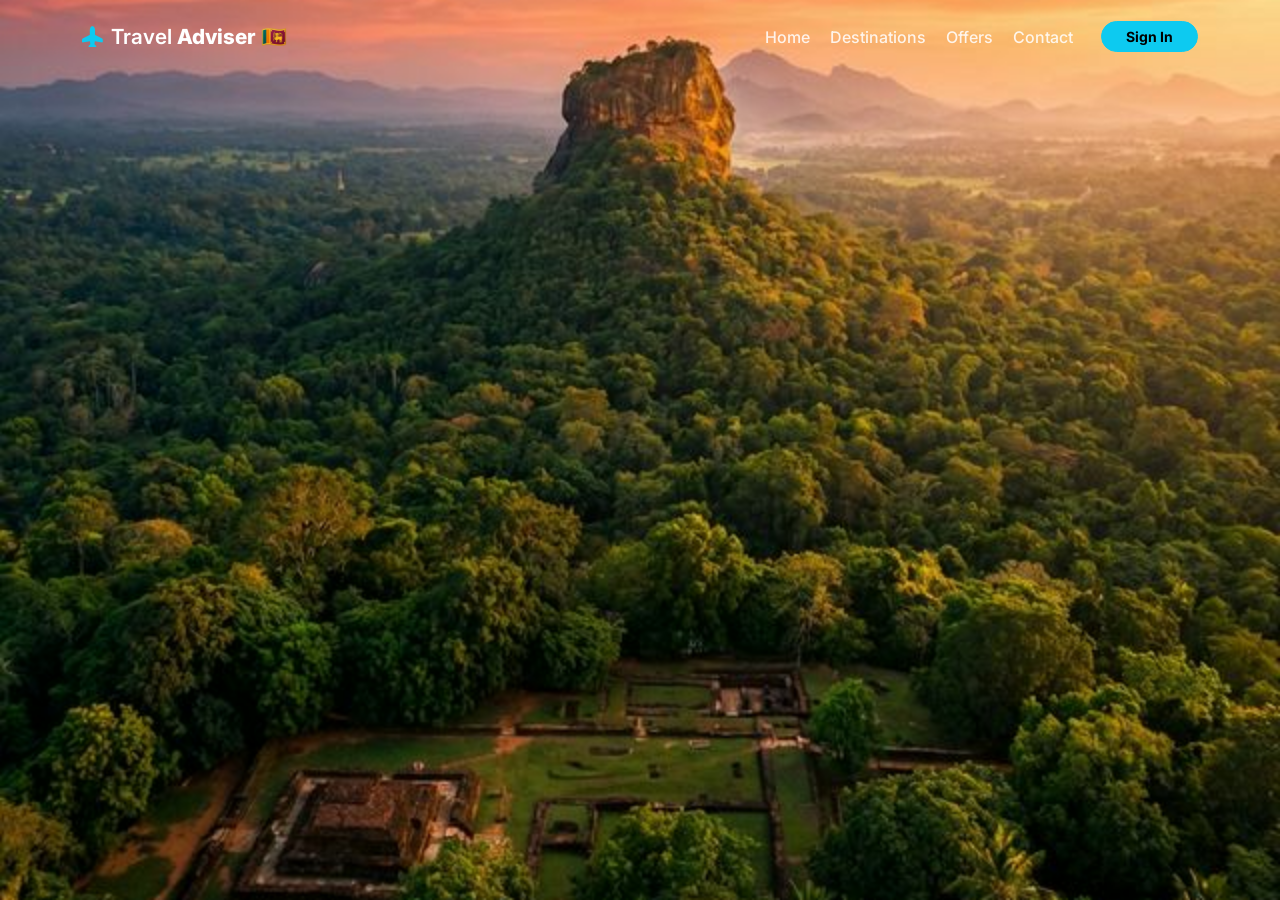
==== index.html @ d93c11b4 "Add initial project files including HTML, CSS, JS, images, and VSCode settings" ====
<!DOCTYPE html>
<html lang="en">
    <head>
         <meta charset="UTF-8" />
    <meta name="viewport" content="width=device-width, initial-scale=1.0" />
    <meta name="description"
        content="Travel Adviser Sri Lanka – Explore Sigiriya, Kandy, Ella, Galle, Trincomalee and Yala." />
    <title>Travel Adviser – Sri Lanka 🇱🇰</title>

    <!-- Bootstrap 5 -->
    <link href="https://cdn.jsdelivr.net/npm/bootstrap@5.3.3/dist/css/bootstrap.min.css" rel="stylesheet" />
    <!-- Bootstrap Icons -->
    <link href="https://cdn.jsdelivr.net/npm/bootstrap-icons@1.11.3/font/bootstrap-icons.css" rel="stylesheet" />
    <!-- Google Fonts -->
    <link
        href="https://fonts.googleapis.com/css2?family=Inter:wght@400;600;700&family=Playfair+Display:wght@700;800&display=swap"
        rel="stylesheet" />
    <!-- Custom CSS -->
    <link rel="stylesheet" href="style.css" />
    </head>
    <body>
        <nav class="navbar navbar-expand-lg navbar-dark fixed-top transparent" id="navbar">
        <div class="container">
            <!-- Brand -->
            <a href="index.html" class="navbar-brand">
                <span class="brand-name">
                    <i class="bi bi-airplane-fill text-info me-2"></i>Travel <strong>Adviser</strong> 🇱🇰
                </span>
            </a>
            <!-- Mobile toggle -->
            <button class="navbar-toggler border-0" type="button" data-bs-toggle="collapse" data-bs-target="#navMenu">
                <span class="navbar-toggler-icon"></span>
            </button>
            <!-- Links -->
            <div class="collapse navbar-collapse justify-content-end" id="navMenu">
                <ul class="navbar-nav gap-lg-1 align-items-lg-center">
                    <li class="nav-item"><a class="nav-link" href="index.html">Home</a></li>
                    <li class="nav-item"><a class="nav-link" href="destinations.html">Destinations</a></li>
                    <li class="nav-item"><a class="nav-link" href="offers.html">Offers</a></li>
                    <li class="nav-item"><a class="nav-link" href="contact.html">Contact</a></li>
                    <li class="nav-item ms-lg-3">
                        <a class="btn btn-info btn-sm rounded-pill px-4 fw-bold" href="#home"
                            onclick="toggleAuth(false)">Sign In</a>
                    </li>
                </ul>
            </div>
        </div>
    </nav>
        <section id="home">
        <div class="hero-bg"></div>
        <div class="hero-overlay"></div>

        <div class="container hero-content text-white py-5">
            <div class="row align-items-center g-5">

                <!-- Left: Headline -->
                <div class="col-lg-6 text-center text-lg-start">
                    <div class="hero-badge mb-3"><i class="bi bi-stars me-1"></i>The Pearl of the Indian Ocean</div>

                    <h1 class="hero-title mb-3">
                        Explore the Wonder of<br />
                        <span>Sri Lanka</span>
                    </h1>

                    <p class="hero-sub mb-5">
                        Ancient temples, misty mountains, golden beaches &amp; wild safaris —<br
                            class="d-none d-md-block" />
                        Sri Lanka packs an entire world into one magnificent island.
                    </p>
                </div>

                <!-- Right: Login Card -->
                <div class="col-lg-6">
                    <div class="login-card">

                        <!-- Auth Header -->
                        <h3 class="text-white fw-bold mb-4" id="authTitle"
                            style="font-family:'Playfair Display', serif;">Welcome Back</h3>

                        <!-- Success message -->
                        <div class="login-success" id="authSuccess">
                            <i class="bi bi-check-circle-fill"></i>
                            <span id="authSuccessMsg">Welcome back! Redirecting…</span>
                        </div>

                        <!-- LOGIN FORM -->
                        <form id="loginForm" onsubmit="handleLogin(event)" novalidate>
                            <div class="login-input-wrap">
                                <i class="bi bi-envelope l-icon"></i>
                                <input type="email" class="l-input" id="lEmail" placeholder="Email address" />
                            </div>
                            <p class="l-err-msg" id="lEmailErr">Please enter a valid email.</p>

                            <div class="login-input-wrap">
                                <i class="bi bi-lock l-icon"></i>
                                <input type="password" class="l-input" id="lPass" placeholder="Password" />
                            </div>
                            <p class="l-err-msg" id="lPassErr">Password must be at least 6 characters.</p>

                            <button type="submit" class="btn-login">
                                <i class="bi bi-box-arrow-in-right me-2"></i>Log in
                            </button>

                            <div class="text-center mt-4">
                                <p class="mb-0" style="font-size: 0.85rem; color: rgba(255,255,255,0.6);">
                                    Don't have an account? <a href="javascript:void(0)" onclick="toggleAuth(true)"
                                        class="text-info fw-bold" style="text-decoration: none;">Sign Up</a>
                                </p>
                            </div>
                        </form>

                        <!-- SIGN UP FORM (Hidden by default) -->
                        <form id="signupForm" onsubmit="handleSignup(event)" novalidate style="display: none;">
                            <div class="login-input-wrap">
                                <i class="bi bi-person l-icon"></i>
                                <input type="text" class="l-input" id="sName" placeholder="Full Name" />
                            </div>
                            <p class="l-err-msg" id="sNameErr">Please enter your name.</p>

                            <div class="login-input-wrap">
                                <i class="bi bi-envelope l-icon"></i>
                                <input type="email" class="l-input" id="sEmail" placeholder="Email address" />
                            </div>
                            <p class="l-err-msg" id="sEmailErr">Please enter a valid email.</p>

                            <div class="login-input-wrap">
                                <i class="bi bi-lock l-icon"></i>
                                <input type="password" class="l-input" id="sPass"
                                    placeholder="Password (min. 6 chars)" />
                            </div>
                            <p class="l-err-msg" id="sPassErr">Password must be at least 6 characters.</p>

                            <button type="submit" class="btn-login">
                                <i class="bi bi-person-plus me-2"></i>Create Account
                            </button>

                            <div class="text-center mt-4">
                                <p class="mb-0" style="font-size: 0.85rem; color: rgba(255,255,255,0.6);">
                                    Already have an account? <a href="javascript:void(0)" onclick="toggleAuth(false)"
                                        class="text-info fw-bold" style="text-decoration: none;">Log In</a>
                                </p>
                            </div>
                        </form>

                    </div>
                </div>

            </div>
        </div>
    </section>
    </body>
</html>
---- style.css ----
body {
  font-family: 'Inter', sans-serif;
  color: #1e293b;
  scroll-behavior: smooth;
}
#navbar {
  background: rgba(10, 22, 50, 0.97) !important;
  padding: 0.6rem 0;
  box-shadow: 0 4px 20px rgba(0, 0, 0, 0.3);
  transition: background 0.4s, padding 0.4s;
}

#navbar.transparent {
  background: transparent !important;
  padding: 1rem 0;
  box-shadow: none;
}

.brand-name {
  font-size: 1.3rem;
  color: #fff;
  font-weight: 600;
}

.brand-name strong {
  font-weight: 800;
}

.nav-link {
  color: rgba(255, 255, 255, 0.85) !important;
  font-weight: 500;
  transition: color 0.2s;
}

.nav-link:hover,
.nav-link.active {
  color: #00cfff !important;
}

/* ── HERO ── */
#home {
  min-height: 100vh;
  position: relative;
  display: flex;
  align-items: center;
  overflow: hidden;
}

.hero-bg {
  position: absolute;
  inset: 0;
  background: url('images/hero_srilanka.png') center/cover no-repeat;
  animation: zoomIn 18s infinite alternate;
}
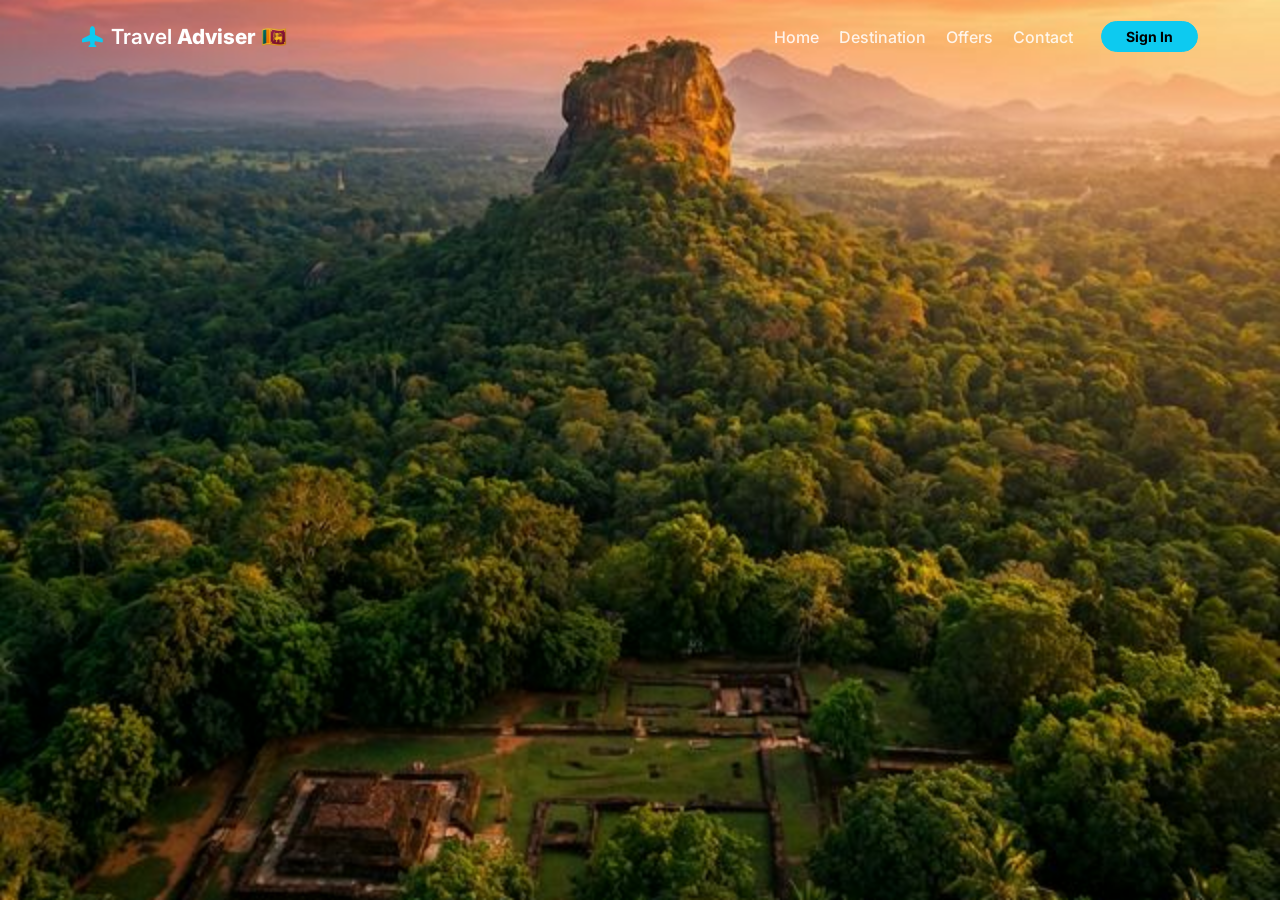
==== commit 7fa357c9: "Fix typo in navigation menu link for destinations" ====
--- a/index.html
+++ b/index.html
@@ -35,7 +35,7 @@
             <div class="collapse navbar-collapse justify-content-end" id="navMenu">
                 <ul class="navbar-nav gap-lg-1 align-items-lg-center">
                     <li class="nav-item"><a class="nav-link" href="index.html">Home</a></li>
-                    <li class="nav-item"><a class="nav-link" href="destinations.html">Destinations</a></li>
+                    <li class="nav-item"><a class="nav-link" href="destination.html">Destination</a></li>
                     <li class="nav-item"><a class="nav-link" href="offers.html">Offers</a></li>
                     <li class="nav-item"><a class="nav-link" href="contact.html">Contact</a></li>
                     <li class="nav-item ms-lg-3">
@@ -63,7 +63,10 @@
                     </h1>
 
                     <p class="hero-sub mb-5">
-                        Ancient temples, misty mountains, golden beaches &amp; wild safaris —<br
+                        Ancient temples, 
+                        misty mountains, 
+                        
+                        golden beaches &amp; wild safaris —<br
                             class="d-none d-md-block" />
                         Sri Lanka packs an entire world into one magnificent island.
                     </p>
@@ -148,5 +151,6 @@
             </div>
         </div>
     </section>
+
     </body>
 </html>
--- a/style.css
+++ b/style.css
@@ -52,3 +52,79 @@
   background: url('images/hero_srilanka.png') center/cover no-repeat;
   animation: zoomIn 18s infinite alternate;
 }
+
+/* ── DESTINATION CARDS ── */
+.dest-card {
+  border-radius: 20px !important;
+  overflow: hidden;
+  transition: transform 0.3s, box-shadow 0.3s;
+  box-shadow: 0 4px 16px rgba(15, 40, 90, 0.08);
+}
+
+.dest-card:hover {
+  transform: translateY(-8px);
+  box-shadow: 0 20px 50px rgba(15, 40, 90, 0.16);
+}
+
+.card-img-wrap {
+  position: relative;
+  overflow: hidden;
+  height: 220px;
+}
+
+.card-img-wrap img {
+  width: 100%;
+  height: 100%;
+  object-fit: cover;
+  transition: transform 0.6s ease;
+}
+
+.dest-card:hover .card-img-wrap img {
+  transform: scale(1.08);
+}
+
+.img-overlay {
+  position: absolute;
+  inset: 0;
+  background: rgba(10, 25, 70, 0.5);
+  display: flex;
+  align-items: center;
+  justify-content: center;
+  opacity: 0;
+  transition: opacity 0.3s;
+}
+
+.dest-card:hover .img-overlay {
+  opacity: 1;
+}
+
+.card-badge-lbl {
+  position: absolute;
+  top: 12px;
+  left: 12px;
+  font-size: 0.7rem;
+  font-weight: 700;
+  padding: 0.28rem 0.7rem;
+  border-radius: 50px;
+  z-index: 2;
+}
+
+.badge-blue {
+  background: linear-gradient(135deg, #1a6ef5, #0d50c7);
+  color: #fff;
+}
+
+.badge-gold {
+  background: linear-gradient(135deg, #f59e0b, #d97706);
+  color: #fff;
+}
+
+.badge-green {
+  background: linear-gradient(135deg, #10b981, #059669);
+  color: #fff;
+}
+
+.badge-purple {
+  background: linear-gradient(135deg, #8b5cf6, #7c3aed);
+  color: #fff;
+}
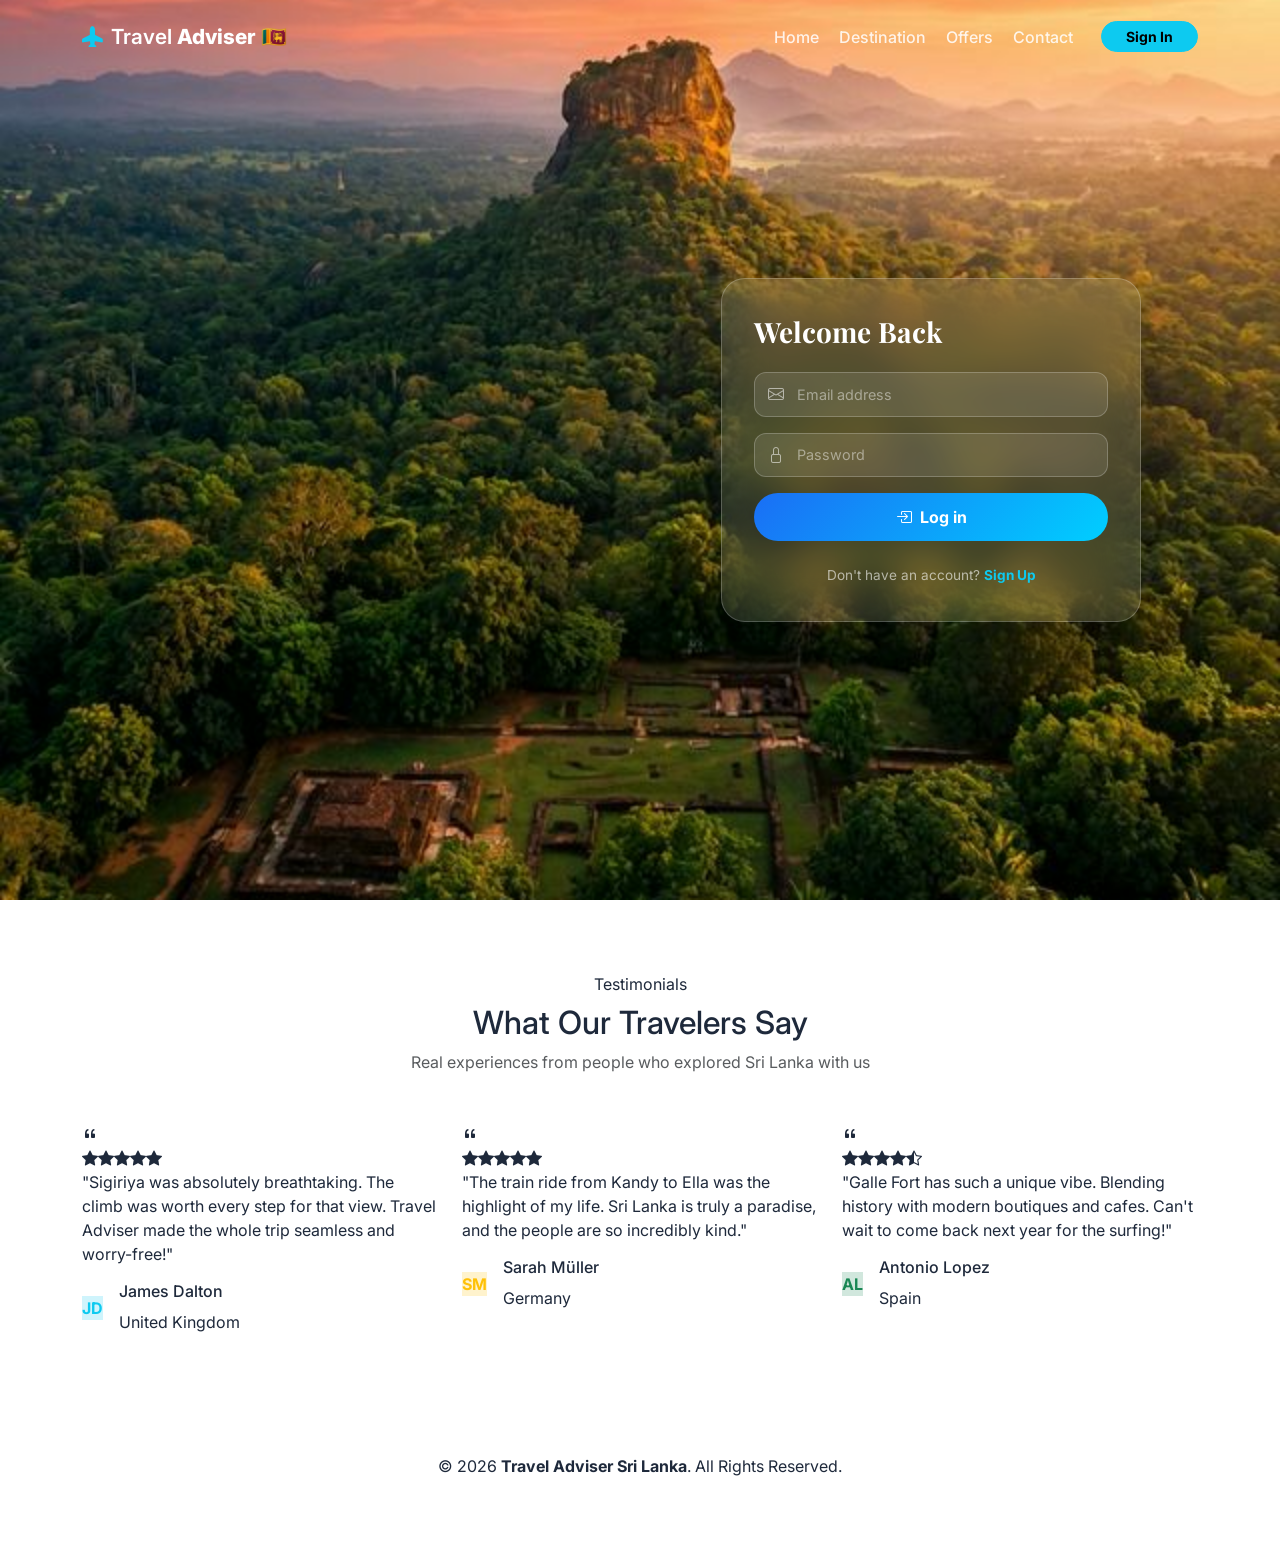
==== commit 69d77511: "Add reviews section with testimonials and styling in index.html" ====
--- a/index.html
+++ b/index.html
@@ -151,6 +151,187 @@
             </div>
         </div>
     </section>
+       </section>
+
+    <!-- ========== REVIEWS SECTION ========== -->
+    <section id="reviews" class="reviews-section py-5">
+        <div class="container py-lg-4">
+            <div class="text-center mb-5">
+                <span class="section-badge">Testimonials</span>
+                <h2 class="section-title mt-2">What Our Travelers Say</h2>
+                <p class="text-muted">Real experiences from people who explored Sri Lanka with us</p>
+            </div>
+
+            <div class="row g-4">
+                <!-- Review 1 -->
+                <div class="col-lg-4">
+                    <div class="review-card">
+                        <i class="bi bi-quote rev-quote"></i>
+                        <div class="rev-stars">
+                            <i class="bi bi-star-fill"></i><i class="bi bi-star-fill"></i><i
+                                class="bi bi-star-fill"></i><i class="bi bi-star-fill"></i><i
+                                class="bi bi-star-fill"></i>
+                        </div>
+                        <p class="rev-text">"Sigiriya was absolutely breathtaking. The climb was worth every step for
+                            that view. Travel Adviser made the whole trip seamless and worry-free!"</p>
+                        <div class="d-flex align-items-center gap-3">
+                            <div
+                                class="rev-pfp d-flex align-items-center justify-content-center bg-info-subtle text-info fw-bold">
+                                JD</div>
+                            <div>
+                                <h6 class="rev-name">James Dalton</h6>
+                                <span class="rev-country">United Kingdom</span>
+                            </div>
+                        </div>
+                    </div>
+                </div>
+                <!-- Review 2 -->
+                <div class="col-lg-4">
+                    <div class="review-card">
+                        <i class="bi bi-quote rev-quote"></i>
+                        <div class="rev-stars">
+                            <i class="bi bi-star-fill"></i><i class="bi bi-star-fill"></i><i
+                                class="bi bi-star-fill"></i><i class="bi bi-star-fill"></i><i
+                                class="bi bi-star-fill"></i>
+                        </div>
+                        <p class="rev-text">"The train ride from Kandy to Ella was the highlight of my life. Sri Lanka
+                            is truly a paradise, and the people are so incredibly kind."</p>
+                        <div class="d-flex align-items-center gap-3">
+                            <div
+                                class="rev-pfp d-flex align-items-center justify-content-center bg-warning-subtle text-warning fw-bold">
+                                SM</div>
+                            <div>
+                                <h6 class="rev-name">Sarah Müller</h6>
+                                <span class="rev-country">Germany</span>
+                            </div>
+                        </div>
+                    </div>
+                </div>
+                <!-- Review 3 -->
+                <div class="col-lg-4">
+                    <div class="review-card">
+                        <i class="bi bi-quote rev-quote"></i>
+                        <div class="rev-stars">
+                            <i class="bi bi-star-fill"></i><i class="bi bi-star-fill"></i><i
+                                class="bi bi-star-fill"></i><i class="bi bi-star-fill"></i><i
+                                class="bi bi-star-half"></i>
+                        </div>
+                        <p class="rev-text">"Galle Fort has such a unique vibe. Blending history with modern boutiques
+                            and cafes. Can't wait to come back next year for the surfing!"</p>
+                        <div class="d-flex align-items-center gap-3">
+                            <div
+                                class="rev-pfp d-flex align-items-center justify-content-center bg-success-subtle text-success fw-bold">
+                                AL</div>
+                            <div>
+                                <h6 class="rev-name">Antonio Lopez</h6>
+                                <span class="rev-country">Spain</span>
+                            </div>
+                        </div>
+                    </div>
+                </div>
+            </div>
+        </div>
+    </section>
+
+
+    <!-- ========== FOOTER ========== -->
+    <footer class="py-5">
+        <div class="container text-center">
+            <p>&copy; 2026 <strong>Travel Adviser Sri Lanka</strong>. All Rights Reserved.</p>
+        </div>
+    </footer>
+
+
+    <!-- Bootstrap 5 JS -->
+    <script src="https://cdn.jsdelivr.net/npm/bootstrap@5.3.3/dist/js/bootstrap.bundle.min.js"></script>
+
+    <script>
+        window.addEventListener('scroll', function () {
+            const nav = document.getElementById('navbar');
+            nav.classList.toggle('transparent', window.scrollY < 60);
+        });
+
+        function toggleAuth(isSignup) {
+            const loginForm = document.getElementById('loginForm');
+            const signupForm = document.getElementById('signupForm');
+            const authTitle = document.getElementById('authTitle');
+            const authSuccess = document.getElementById('authSuccess');
+
+            authSuccess.classList.remove('show');
+
+            if (isSignup) {
+                loginForm.style.display = 'none';
+                signupForm.style.display = 'block';
+                authTitle.textContent = 'Join the Journey';
+            } else {
+                loginForm.style.display = 'block';
+                signupForm.style.display = 'none';
+                authTitle.textContent = 'Welcome Back';
+            }
+        }
+
+        function lSetErr(id, errId) {
+            document.getElementById(id).classList.add('l-error');
+            document.getElementById(errId).classList.add('show');
+        }
+        function lClearErr(id, errId) {
+            document.getElementById(id).classList.remove('l-error');
+            document.getElementById(errId).classList.remove('show');
+        }
+
+        function handleLogin(e) {
+            e.preventDefault();
+            const emailVal = document.getElementById('lEmail').value.trim();
+            const passVal = document.getElementById('lPass').value;
+            const emailRx = /^[^\s@]+@[^\s@]+\.[^\s@]+$/;
+            let ok = true;
+
+            if (!emailRx.test(emailVal)) { lSetErr('lEmail', 'lEmailErr'); ok = false; }
+            else { lClearErr('lEmail', 'lEmailErr'); }
+
+            if (passVal.length < 6) { lSetErr('lPass', 'lPassErr'); ok = false; }
+            else { lClearErr('lPass', 'lPassErr'); }
+
+            if (ok) {
+                const suc = document.getElementById('authSuccess');
+                document.getElementById('authSuccessMsg').textContent = 'Welcome back! Redirecting…';
+                suc.classList.add('show');
+                setTimeout(() => {
+                    window.location.href = 'destinations.html';
+                }, 2000);
+            }
+        }
+
+        function handleSignup(e) {
+            e.preventDefault();
+            const nameVal = document.getElementById('sName').value.trim();
+            const emailVal = document.getElementById('sEmail').value.trim();
+            const passVal = document.getElementById('sPass').value;
+            const emailRx = /^[^\s@]+@[^\s@]+\.[^\s@]+$/;
+            let ok = true;
+
+            if (nameVal === "") { lSetErr('sName', 'sNameErr'); ok = false; }
+            else { lClearErr('sName', 'sNameErr'); }
+
+            if (!emailRx.test(emailVal)) { lSetErr('sEmail', 'sEmailErr'); ok = false; }
+            else { lClearErr('sEmail', 'sEmailErr'); }
+
+            if (passVal.length < 6) { lSetErr('sPass', 'sPassErr'); ok = false; }
+            else { lClearErr('sPass', 'sPassErr'); }
+
+            if (ok) {
+                const suc = document.getElementById('authSuccess');
+                document.getElementById('authSuccessMsg').textContent = 'Account created successfully! Redirecting…';
+                suc.classList.add('show');
+                setTimeout(() => {
+                    window.location.href = 'destinations.html';
+                }, 2000);
+            }
+        }
+    </script>
+</body>
+
+</html>
 
     </body>
 </html>
--- a/style.css
+++ b/style.css
@@ -127,4 +127,333 @@
 .badge-purple {
   background: linear-gradient(135deg, #8b5cf6, #7c3aed);
   color: #fff;
+}
+/* ── CONTACT SECTION ── */
+.contact-card {
+  border-radius: 20px;
+  overflow: hidden;
+  box-shadow: 0 20px 60px rgba(15, 40, 90, 0.15);
+}
+
+.contact-left {
+  background: linear-gradient(145deg, #0d50c7, #1a6ef5, #0099cc);
+  padding: 2.5rem;
+}
+
+.contact-right {
+  background: #fff;
+  padding: 2.5rem;
+}
+
+.info-icon {
+  width: 42px;
+  height: 42px;
+  background: rgba(255, 255, 255, 0.18);
+  border: 1px solid rgba(255, 255, 255, 0.28);
+  border-radius: 10px;
+  display: flex;
+  align-items: center;
+  justify-content: center;
+  color: #fff;
+  font-size: 1rem;
+  flex-shrink: 0;
+}
+
+.social-btn {
+  width: 36px;
+  height: 36px;
+  background: rgba(255, 255, 255, 0.15);
+  border: 1px solid rgba(255, 255, 255, 0.25);
+  border-radius: 9px;
+  display: flex;
+  align-items: center;
+  justify-content: center;
+  color: #fff;
+  text-decoration: none;
+  font-size: 1rem;
+  transition: background 0.2s, transform 0.2s;
+}
+
+.social-btn:hover {
+  background: rgba(255, 255, 255, 0.3);
+  color: #fff;
+  transform: translateY(-3px);
+}
+
+.form-lbl {
+  font-size: 0.84rem;
+  font-weight: 600;
+  color: #475569;
+  margin-bottom: 0.35rem;
+}
+
+.f-input {
+  border: 1.5px solid #e2e8f0;
+  border-radius: 8px;
+  font-size: 0.9rem;
+  color: #1e293b;
+  background: #f8fafc;
+  padding: 0.55rem 0.9rem;
+  width: 100%;
+  transition: border-color 0.2s, box-shadow 0.2s;
+}
+
+.f-input:focus {
+  border-color: #1a6ef5;
+  background: #fff;
+  box-shadow: 0 0 0 3px rgba(26, 110, 245, 0.18);
+  outline: none;
+}
+
+.f-input.error {
+  border-color: #ef4444;
+}
+
+.f-input.valid {
+  border-color: #10b981;
+}
+
+.err-msg {
+  font-size: 0.78rem;
+  color: #ef4444;
+  margin-top: 3px;
+  display: none;
+}
+
+.err-msg.show {
+  display: block;
+}
+
+.btn-submit {
+  background: linear-gradient(135deg, #1a6ef5, #0d50c7);
+  color: #fff;
+  border: none;
+  font-weight: 700;
+  font-size: 1rem;
+  padding: 0.85rem;
+  border-radius: 50px;
+  width: 100%;
+  transition: transform 0.2s, box-shadow 0.2s;
+}
+
+.btn-submit:hover {
+  transform: translateY(-2px);
+  box-shadow: 0 10px 28px rgba(26, 110, 245, 0.45);
+}
+
+
+/* ── LOGIN CARD ── */
+.login-card {
+  background: rgba(255, 255, 255, 0.10);
+  backdrop-filter: blur(22px);
+  -webkit-backdrop-filter: blur(22px);
+  border: 1.5px solid rgba(255, 255, 255, 0.22);
+  border-radius: 24px;
+  padding: 2.2rem 2rem;
+  max-width: 420px;
+  margin: 0 auto;
+  box-shadow: 0 24px 64px rgba(0, 0, 0, 0.35);
+  animation: fadeSlideUp 0.6s ease both;
+}
+
+@keyframes fadeSlideUp {
+  from {
+    opacity: 0;
+    transform: translateY(28px);
+  }
+
+  to {
+    opacity: 1;
+    transform: translateY(0);
+  }
+}
+
+.login-input-wrap {
+  position: relative;
+  margin-bottom: 1rem;
+}
+
+.login-input-wrap .l-icon {
+  position: absolute;
+  left: 14px;
+  top: 50%;
+  transform: translateY(-50%);
+  color: rgba(255, 255, 255, 0.55);
+  font-size: 1rem;
+  pointer-events: none;
+}
+
+.l-input {
+  width: 100%;
+  background: rgba(255, 255, 255, 0.10);
+  border: 1.5px solid rgba(255, 255, 255, 0.22);
+  border-radius: 12px;
+  padding: 0.65rem 0.9rem 0.65rem 2.6rem;
+  color: #fff;
+  font-size: 0.9rem;
+  outline: none;
+  transition: border-color 0.25s, background 0.25s;
+}
+
+.l-input::placeholder {
+  color: rgba(255, 255, 255, 0.45);
+}
+
+.l-input:focus {
+  border-color: #00cfff;
+  background: rgba(255, 255, 255, 0.16);
+}
+
+.l-input.l-error {
+  border-color: #f87171;
+}
+
+.l-err-msg {
+  font-size: 0.75rem;
+  color: #fca5a5;
+  margin-top: -0.5rem;
+  margin-bottom: 0.6rem;
+  display: none;
+  text-align: left;
+}
+
+.l-err-msg.show {
+  display: block;
+}
+
+.btn-login {
+  width: 100%;
+  background: linear-gradient(135deg, #1a6ef5, #00cfff);
+  color: #fff;
+  font-weight: 700;
+  font-size: 1rem;
+  border: none;
+  border-radius: 50px;
+  padding: 0.75rem;
+  cursor: pointer;
+  transition: transform 0.2s, box-shadow 0.2s;
+}
+
+.btn-login:hover {
+  transform: translateY(-2px);
+  box-shadow: 0 10px 28px rgba(26, 110, 245, 0.55);
+}
+
+.login-success {
+  display: none;
+  background: rgba(16, 185, 129, 0.18);
+  border: 1.5px solid rgba(16, 185, 129, 0.5);
+  border-radius: 12px;
+  padding: 0.75rem 1rem;
+  color: #6ee7b7;
+  font-size: 0.87rem;
+  margin-bottom: 1rem;
+  align-items: center;
+  gap: 0.5rem;
+}
+
+.login-success.show {
+  display: flex;
+}
+/* ── OFFERS SECTION ── */
+.offer-card {
+  border-radius: 24px;
+  overflow: hidden;
+  background: #fff;
+  border: none;
+  box-shadow: 0 10px 30px rgba(0, 0, 0, 0.05);
+  transition: transform 0.3s, box-shadow 0.3s;
+  height: 100%;
+  position: relative;
+}
+
+.offer-card:hover {
+  transform: translateY(-10px);
+  box-shadow: 0 20px 40px rgba(15, 40, 90, 0.12);
+}
+
+.offer-badge {
+  position: absolute;
+  top: 20px;
+  right: 20px;
+  background: #ef4444;
+  color: #fff;
+  padding: 0.5rem 1rem;
+  border-radius: 50px;
+  font-weight: 700;
+  font-size: 0.85rem;
+  z-index: 5;
+  box-shadow: 0 4px 12px rgba(239, 68, 68, 0.3);
+}
+
+.offer-img-wrap {
+  height: 250px;
+  overflow: hidden;
+}
+
+.offer-img-wrap img {
+  width: 100%;
+  height: 100%;
+  object-fit: cover;
+}
+
+.old-price {
+  text-decoration: line-through;
+  color: #94a3b8;
+  font-size: 0.9rem;
+  margin-right: 0.5rem;
+}
+
+.offer-expiry {
+  font-size: 0.8rem;
+  color: #ef4444;
+  font-weight: 600;
+}
+
+.rating-pill {
+  background: #e8f0fe;
+  color: #0d50c7;
+  font-size: 0.75rem;
+  font-weight: 700;
+  padding: 0.2rem 0.6rem;
+  border-radius: 50px;
+}
+
+.dest-desc {
+  font-size: 0.87rem;
+  color: #475569;
+  line-height: 1.6;
+}
+
+.card-tag {
+  background: #f1f5f9;
+  color: #64748b;
+  font-size: 0.72rem;
+  padding: 0.18rem 0.6rem;
+  border-radius: 50px;
+}
+
+.price-val {
+  font-size: 1.25rem;
+  font-weight: 800;
+  color: #1a6ef5;
+}
+
+.price-small {
+  font-size: 0.72rem;
+  color: #94a3b8;
+}
+
+.btn-blue {
+  background: linear-gradient(135deg, #1a6ef5, #0d50c7);
+  color: #fff;
+  border: none;
+  font-weight: 600;
+  transition: transform 0.2s, box-shadow 0.2s;
+}
+
+.btn-blue:hover {
+  transform: translateY(-2px);
+  box-shadow: 0 6px 18px rgba(26, 110, 245, 0.35);
+  color: #fff;
 }
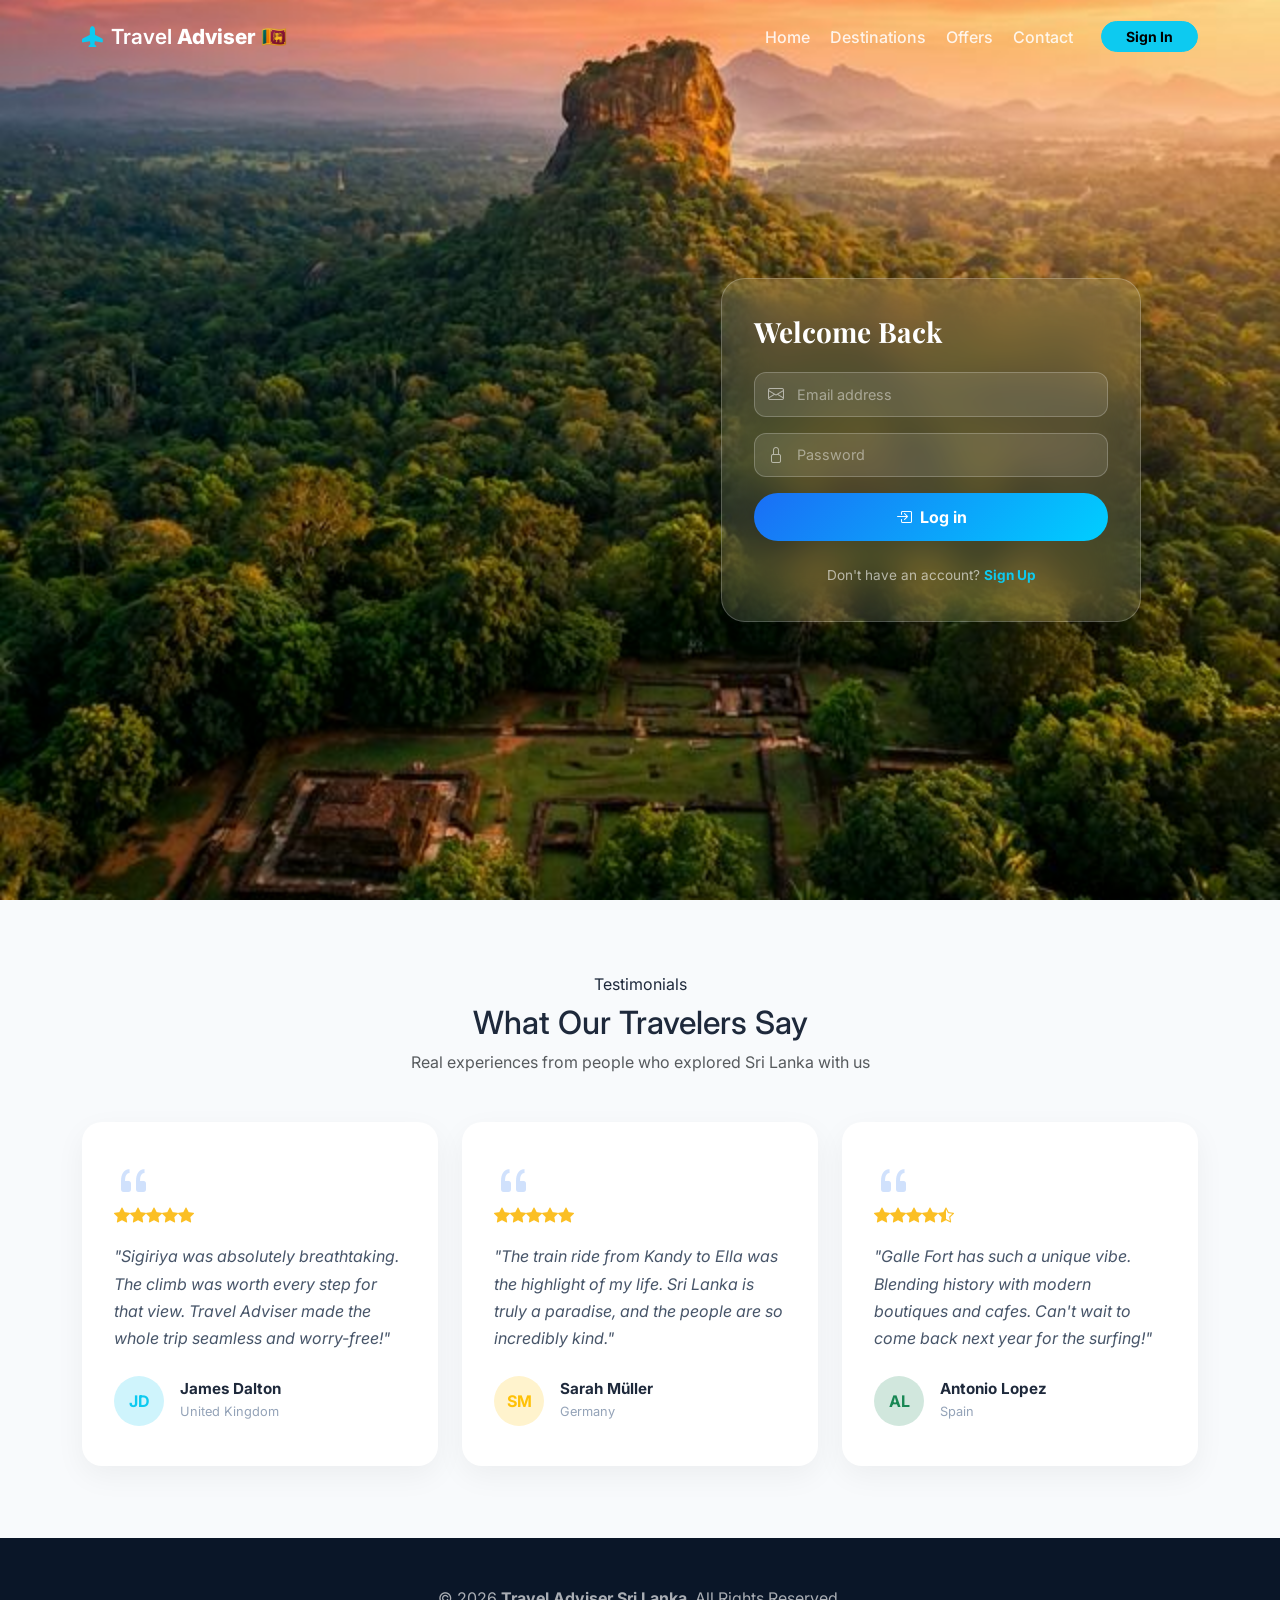
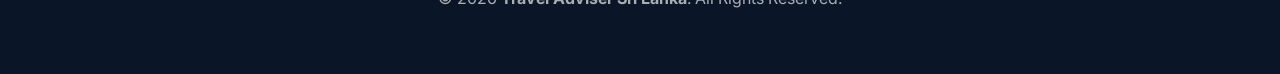
==== commit d2d37fb9: "Refactor HTML structure and update navbar link for destinations; remove animation from hero backgrou" ====
--- a/index.html
+++ b/index.html
@@ -1,7 +1,8 @@
 <!DOCTYPE html>
 <html lang="en">
-    <head>
-         <meta charset="UTF-8" />
+
+<head>
+    <meta charset="UTF-8" />
     <meta name="viewport" content="width=device-width, initial-scale=1.0" />
     <meta name="description"
         content="Travel Adviser Sri Lanka – Explore Sigiriya, Kandy, Ella, Galle, Trincomalee and Yala." />
@@ -17,9 +18,12 @@
         rel="stylesheet" />
     <!-- Custom CSS -->
     <link rel="stylesheet" href="style.css" />
-    </head>
-    <body>
-        <nav class="navbar navbar-expand-lg navbar-dark fixed-top transparent" id="navbar">
+</head>
+
+<body>
+
+    <!-- ========== NAVBAR ========== -->
+    <nav class="navbar navbar-expand-lg navbar-dark fixed-top transparent" id="navbar">
         <div class="container">
             <!-- Brand -->
             <a href="index.html" class="navbar-brand">
@@ -35,7 +39,7 @@
             <div class="collapse navbar-collapse justify-content-end" id="navMenu">
                 <ul class="navbar-nav gap-lg-1 align-items-lg-center">
                     <li class="nav-item"><a class="nav-link" href="index.html">Home</a></li>
-                    <li class="nav-item"><a class="nav-link" href="destination.html">Destination</a></li>
+                    <li class="nav-item"><a class="nav-link" href="destinations.html">Destinations</a></li>
                     <li class="nav-item"><a class="nav-link" href="offers.html">Offers</a></li>
                     <li class="nav-item"><a class="nav-link" href="contact.html">Contact</a></li>
                     <li class="nav-item ms-lg-3">
@@ -46,7 +50,10 @@
             </div>
         </div>
     </nav>
-        <section id="home">
+
+
+    <!-- ========== HERO SECTION ========== -->
+    <section id="home">
         <div class="hero-bg"></div>
         <div class="hero-overlay"></div>
 
@@ -63,10 +70,7 @@
                     </h1>
 
                     <p class="hero-sub mb-5">
-                        Ancient temples, 
-                        misty mountains, 
-                        
-                        golden beaches &amp; wild safaris —<br
+                        Ancient temples, misty mountains, golden beaches &amp; wild safaris —<br
                             class="d-none d-md-block" />
                         Sri Lanka packs an entire world into one magnificent island.
                     </p>
@@ -151,7 +155,6 @@
             </div>
         </div>
     </section>
-       </section>
 
     <!-- ========== REVIEWS SECTION ========== -->
     <section id="reviews" class="reviews-section py-5">
@@ -331,7 +334,4 @@
     </script>
 </body>
 
-</html>
-
-    </body>
 </html>
--- a/style.css
+++ b/style.css
@@ -50,7 +50,7 @@
   position: absolute;
   inset: 0;
   background: url('images/hero_srilanka.png') center/cover no-repeat;
-  animation: zoomIn 18s infinite alternate;
+ 
 }
 
 /* ── DESTINATION CARDS ── */
@@ -386,6 +386,7 @@
   box-shadow: 0 4px 12px rgba(239, 68, 68, 0.3);
 }
 
+
 .offer-img-wrap {
   height: 250px;
   overflow: hidden;
@@ -456,4 +457,151 @@
   transform: translateY(-2px);
   box-shadow: 0 6px 18px rgba(26, 110, 245, 0.35);
   color: #fff;
-}+}
+/* ── REVIEWS SECTION ── */
+.reviews-section {
+  background: #f8fafc;
+}
+
+.review-card {
+  background: #fff;
+  border: none;
+  border-radius: 20px;
+  padding: 2.5rem 2rem;
+  height: 100%;
+  box-shadow: 0 10px 30px rgba(0, 0, 0, 0.05);
+  transition: transform 0.3s;
+}
+
+.review-card:hover {
+  transform: translateY(-10px);
+}
+
+.rev-quote {
+  color: #1a6ef5;
+  font-size: 2.5rem;
+  margin-bottom: 1rem;
+  opacity: 0.2;
+  line-height: 1;
+}
+
+.rev-text {
+  font-style: italic;
+  color: #475569;
+  line-height: 1.7;
+  margin-bottom: 1.5rem;
+}
+
+.rev-stars {
+  color: #fbbf24;
+  margin-bottom: 1rem;
+}
+
+.rev-pfp {
+  width: 50px;
+  height: 50px;
+  border-radius: 50%;
+  object-fit: cover;
+  background: #e2e8f0;
+}
+
+.rev-name {
+  font-weight: 700;
+  color: #1e293b;
+  margin-bottom: 0;
+  font-size: 0.95rem;
+}
+
+.rev-country {
+  font-size: 0.8rem;
+  color: #94a3b8;
+}
+
+/* ── FOOTER ── */
+footer {
+  background: #0a1628;
+  color: rgba(255, 255, 255, 0.65);
+}
+
+.footer-brand {
+  font-size: 1.25rem;
+  color: #fff;
+  font-weight: 600;
+}
+
+.footer-link {
+  color: rgba(255, 255, 255, 0.55);
+  text-decoration: none;
+  font-size: 0.87rem;
+  display: block;
+  margin-bottom: 0.6rem;
+  transition: color 0.2s;
+}
+
+.footer-link:hover {
+  color: #00cfff;
+}
+
+.footer-social {
+  width: 34px;
+  height: 34px;
+  background: rgba(255, 255, 255, 0.08);
+  border: 1px solid rgba(255, 255, 255, 0.12);
+  border-radius: 8px;
+  display: inline-flex;
+  align-items: center;
+  justify-content: center;
+  color: rgba(255, 255, 255, 0.6);
+  text-decoration: none;
+  font-size: 0.95rem;
+  transition: background 0.2s, transform 0.2s;
+}
+
+.footer-social:hover {
+  background: #1a6ef5;
+  color: #fff;
+  transform: translateY(-2px);
+}
+
+.footer-bottom {
+  border-top: 1px solid rgba(255, 255, 255, 0.08);
+}
+
+/* ── CATEGORY PILLS ── */
+.cat-pills {
+  display: flex;
+  flex-wrap: wrap;
+  justify-content: center;
+  gap: 0.6rem;
+  margin-bottom: 2rem;
+}
+
+.cat-pill {
+  background: #fff;
+  border: 1.5px solid #e2e8f0;
+  color: #475569;
+  font-size: 0.82rem;
+  font-weight: 600;
+  padding: 0.4rem 1.1rem;
+  border-radius: 50px;
+  cursor: pointer;
+  transition: all 0.22s;
+  display: inline-flex;
+  align-items: center;
+  gap: 0.35rem;
+  text-decoration: none;
+}
+
+.cat-pill:hover {
+  border-color: #1a6ef5;
+  color: #1a6ef5;
+  background: #e8f0fe;
+}
+
+.cat-pill.active {
+  background: linear-gradient(135deg, #1a6ef5, #0d50c7);
+  border-color: transparent;
+  color: #fff;
+  box-shadow: 0 4px 14px rgba(26, 110, 245, 0.35);
+}
+
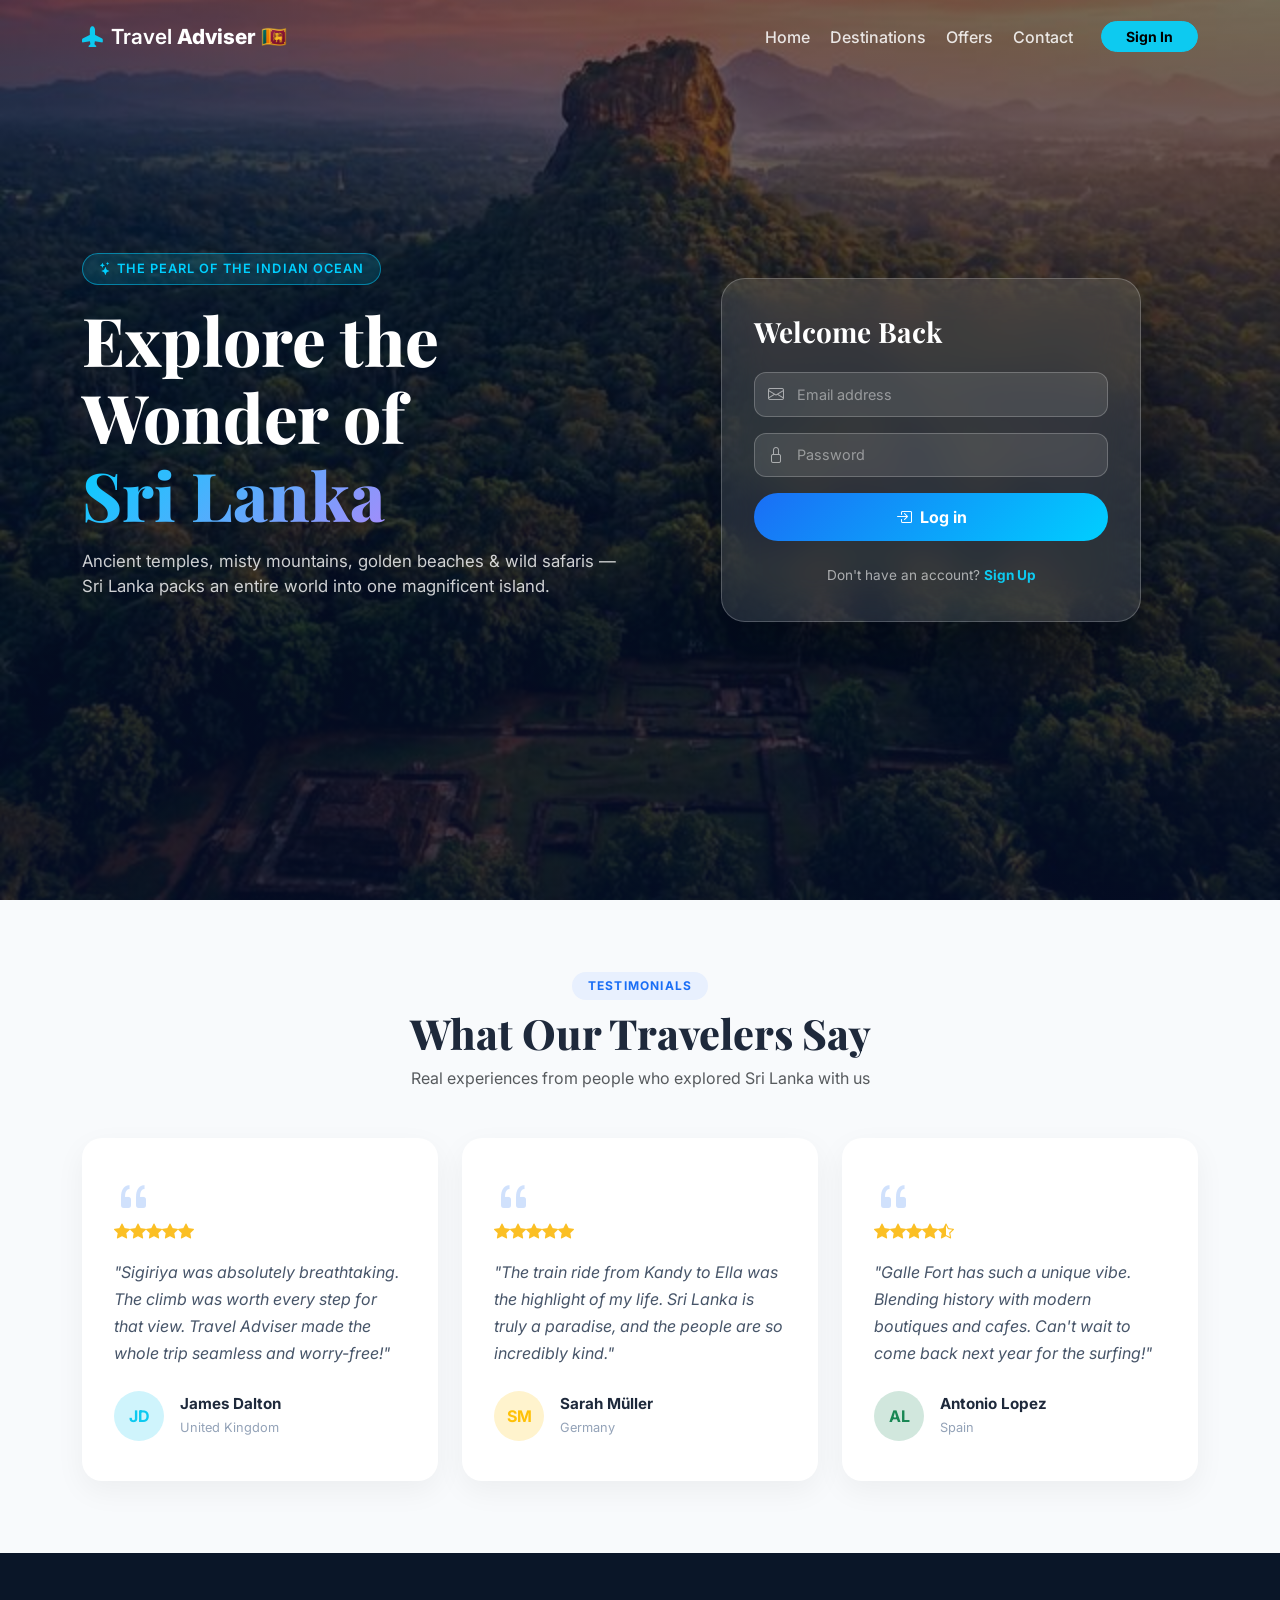
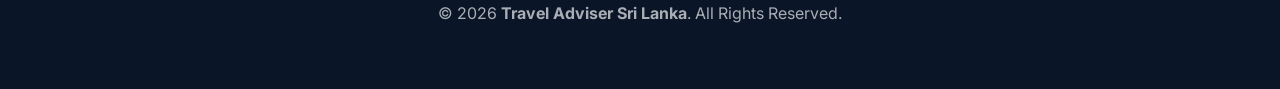
==== commit ca61e038: "Fix link to destinations page in navbar" ====
--- a/index.html
+++ b/index.html
@@ -39,7 +39,7 @@
             <div class="collapse navbar-collapse justify-content-end" id="navMenu">
                 <ul class="navbar-nav gap-lg-1 align-items-lg-center">
                     <li class="nav-item"><a class="nav-link" href="index.html">Home</a></li>
-                    <li class="nav-item"><a class="nav-link" href="destinations.html">Destinations</a></li>
+                    <li class="nav-item"><a class="nav-link" href="destination.html">Destinations</a></li>
                     <li class="nav-item"><a class="nav-link" href="offers.html">Offers</a></li>
                     <li class="nav-item"><a class="nav-link" href="contact.html">Contact</a></li>
                     <li class="nav-item ms-lg-3">
@@ -334,4 +334,4 @@
     </script>
 </body>
 
-</html>+</html>
--- a/style.css
+++ b/style.css
@@ -52,6 +52,80 @@
   background: url('images/hero_srilanka.png') center/cover no-repeat;
  
 }
+
+@keyframes zoomIn {
+  from {
+    transform: scale(1.0);
+  }
+
+  to {
+    transform: scale(1.08);
+  }
+}
+
+.hero-overlay {
+  position: absolute;
+  inset: 0;
+  background: linear-gradient(180deg, rgba(5, 15, 45, 0.55) 0%, rgba(5, 15, 45, 0.75) 100%);
+}
+
+.hero-content {
+  position: relative;
+  z-index: 2;
+}
+
+.hero-badge {
+  display: inline-block;
+  background: rgba(0, 207, 255, 0.15);
+  border: 1px solid rgba(0, 207, 255, 0.5);
+  color: #00cfff;
+  font-size: 0.8rem;
+  font-weight: 600;
+  letter-spacing: 0.08em;
+  text-transform: uppercase;
+  padding: 0.35rem 1rem;
+  border-radius: 50px;
+}
+
+.hero-title {
+  font-family: 'Playfair Display', serif;
+  font-size: clamp(2.4rem, 5.5vw, 4.2rem);
+  font-weight: 800;
+  color: #fff;
+  line-height: 1.15;
+}
+
+.hero-title span {
+  background: linear-gradient(135deg, #00cfff, #a78bfa);
+  -webkit-background-clip: text;
+  -webkit-text-fill-color: transparent;
+  background-clip: text;
+}
+
+.hero-sub {
+  color: rgba(255, 255, 255, 0.8);
+  font-size: 1.05rem;
+}
+
+/* ── SECTION SHARED ── */
+.section-badge {
+  display: inline-block;
+  background: #e8f0fe;
+  color: #1a6ef5;
+  font-size: 0.75rem;
+  font-weight: 700;
+  letter-spacing: 0.1em;
+  text-transform: uppercase;
+  padding: 0.3rem 1rem;
+  border-radius: 50px;
+}
+
+.section-title {
+  font-family: 'Playfair Display', serif;
+  font-size: clamp(1.8rem, 3.5vw, 2.6rem);
+  font-weight: 800;
+}
+
 
 /* ── DESTINATION CARDS ── */
 .dest-card {
